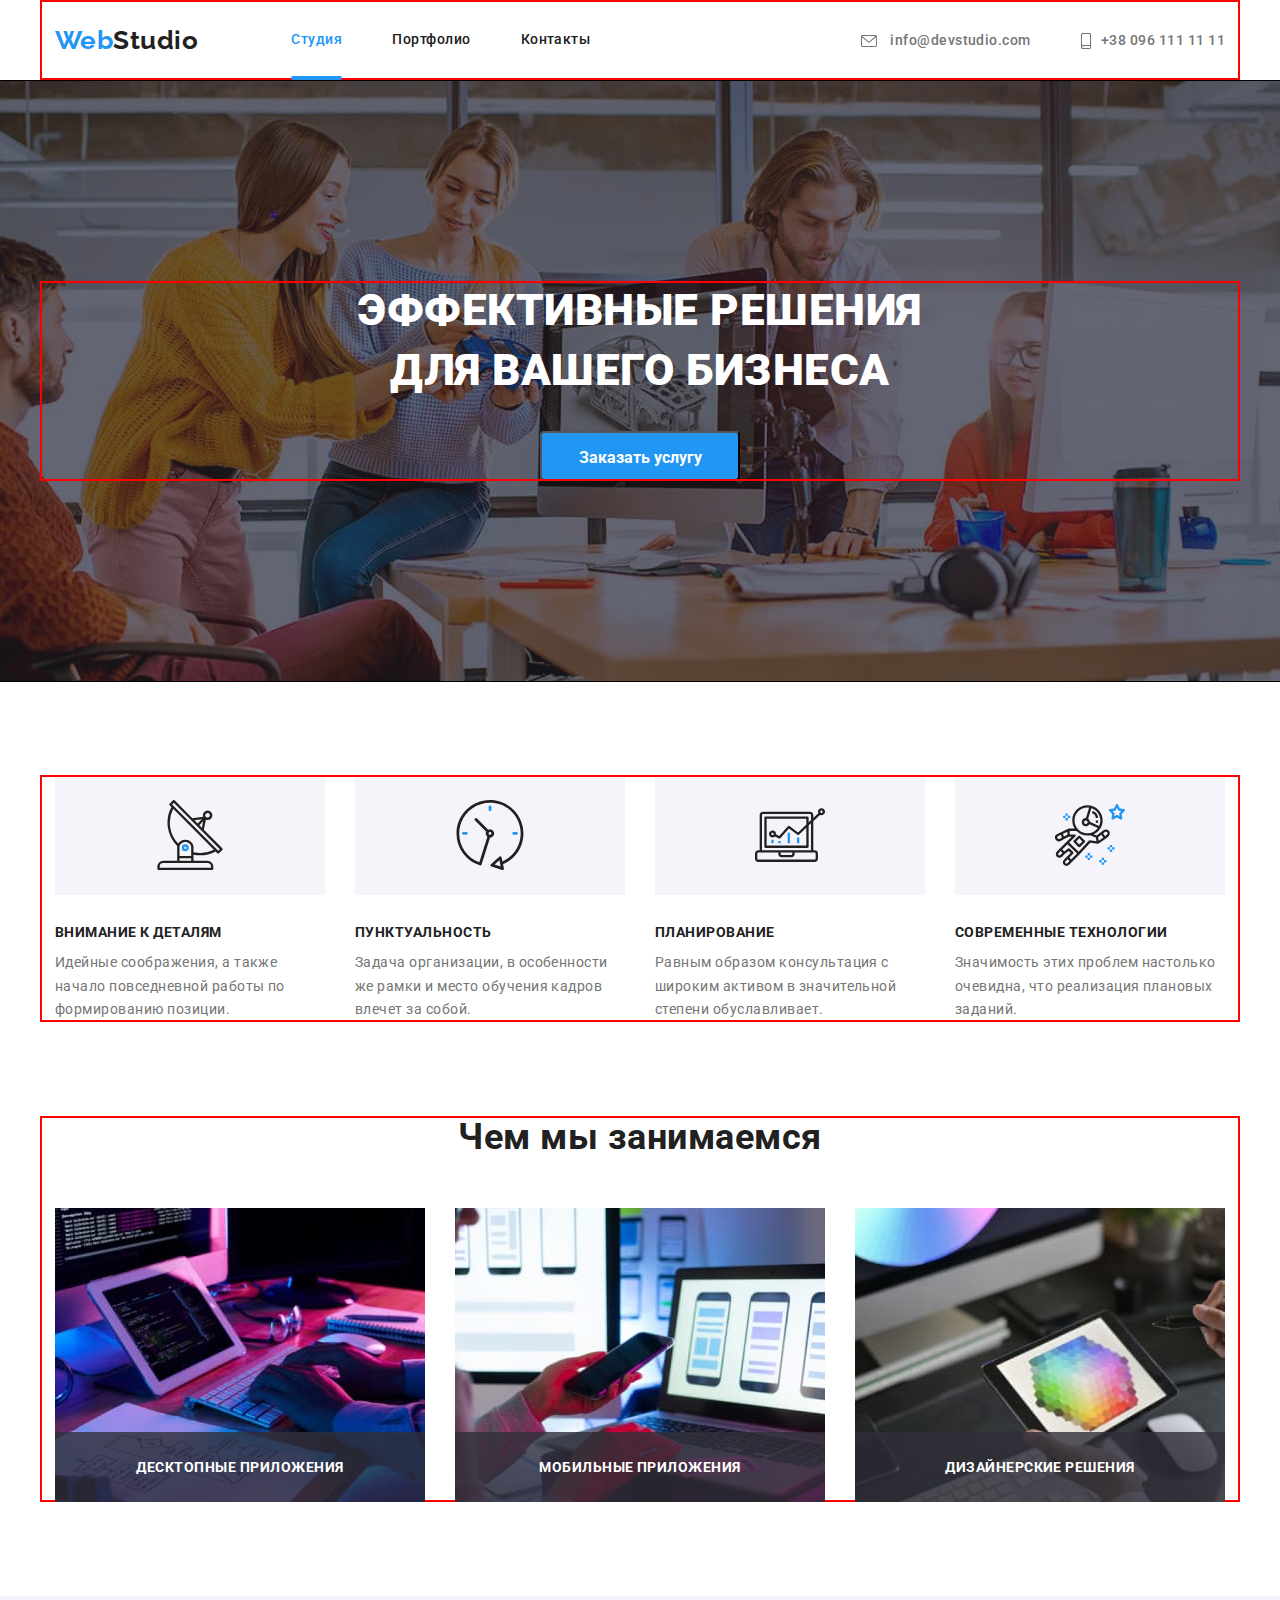
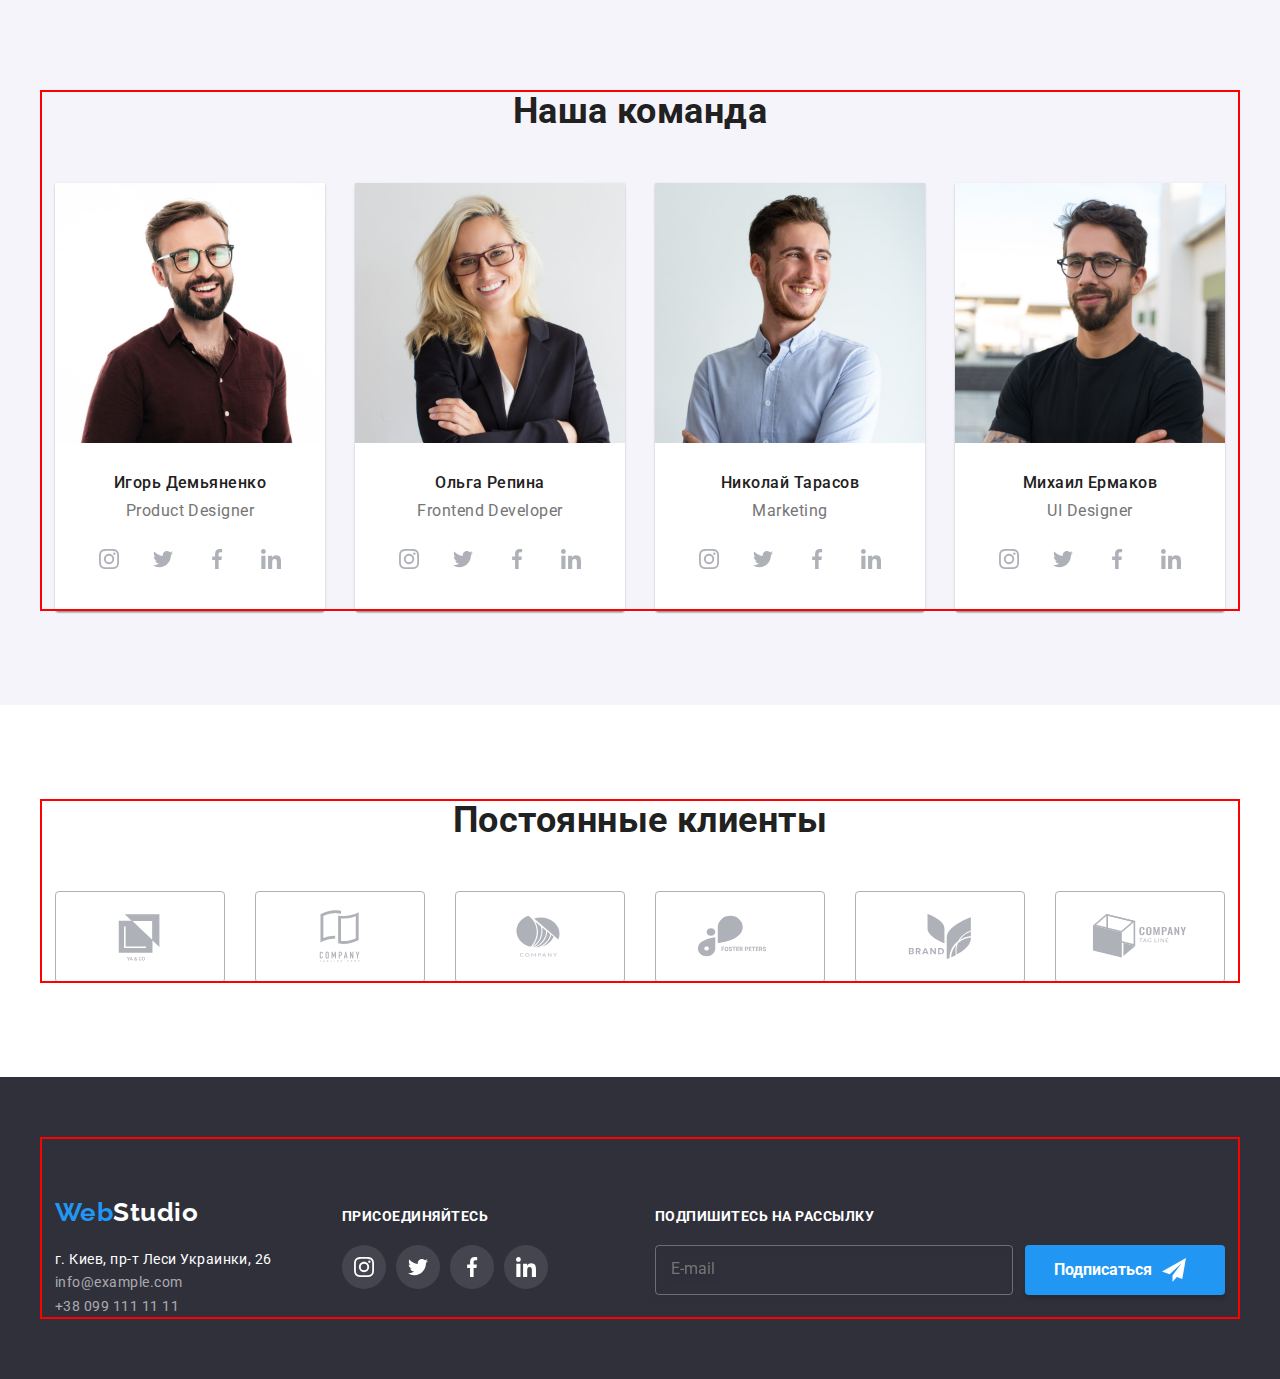
==== index.html @ 54ffcf84 "Update index.html" ====
<!DOCTYPE html>
<html lang="ru">

<head>
  <meta charset="UTF-8" />
  <meta http-equiv="X-UA-Compatible" content="IE=edge" />
  <meta name="viewport" content="width=device-width, initial-scale=1.0" />
  <title>WebStudio</title>
  <link rel="preconnect" href="https://fonts.googleapis.com" />
  <link rel="preconnect" href="https://fonts.gstatic.com" crossorigin />
  <link rel="preconnect" href="https://fonts.googleapis.com" />
  <link rel="preconnect" href="https://fonts.gstatic.com" crossorigin />
  <link href="https://fonts.googleapis.com/css2?family=Raleway:wght@700&family=Roboto:wght@400;500;700;900&display=swap"
    rel="stylesheet" />
  <link rel="stylesheet" href="https://cdnjs.cloudflare.com/ajax/libs/modern-normalize/1.1.0/modern-normalize.css" />
  <link rel="stylesheet" href="./css/styles.css" />
</head>

<body>
  <!--Header section-->
  <header class="border">
    <div class="header container">
      <a class="header logo" href="" lang="en">Web<span class="logo-accent">Studio</span></a>
      <nav class="header-nav">
        <ul class="list header-list">
          <li><a class="current header-link" href="./index.html">Студия</a></li>
          <li><a class="header-link" href="./portfolio.html">Портфолио</a></li>
          <li><a class="header-link" href="#contacts">Контакты</a></li>
        </ul>
      </nav>
      <ul class="header-contacts-nav list">
        <li>
          <a class="header-mail" href="mailto:info@devstudio.com"><svg class="mail-icon icons" width="16" height="12">
              <use href="./images/icons.svg#envelope"></use>
            </svg>
            info@devstudio.com</a>
        </li>
        <li>
          <a class="header-phone" href="tel:+380961111111"><svg class="tel-icon icons" width="10" height="16">
              <use href="./images/icons.svg#smartphone"></use>
            </svg>+38 096 111 11 11</a>
        </li>
      </ul>
    </div>
  </header>
  <!-- Main section -->
  <main>
    <!--Hero-->
    <section class="hero-section">
      <div class="container hero-container">
        <h1 class="hero-title">Эффективные решения для&nbsp;вашего бизнеса</h1>
        <button data-modal-open class="hero-button" type="button">Заказать услугу</button>
      </div>
    </section>

    <!--Features-->
    <section class="features section">
      <div class="container">
        <h2 class="visually-hidden">Преимущества</h2>
        <ul class="features-list list">
          <li class="features-item">
            <div class="features-icon-container">
              <svg class="antenna-icon" width="70" height="70">
                <use href="./images/icons.svg#antenna"></use>
              </svg>
            </div>
            <h3 class="features-item-title">Внимание к деталям</h3>
            <p class="features-descr">
              Идейные соображения, а также начало повседневной работы по формированию позиции.
            </p>
          </li>
          <li class="features-item">
            <div class="features-icon-container">
              <svg class="clock-icon" width="70" height="70">
                <use href="./images/icons.svg#clock"></use>
              </svg>
            </div>
            <h3 class="features-item-title">Пунктуальность</h3>
            <p class="features-descr">
              Задача организации, в особенности же рамки и место обучения кадров влечет за собой.
            </p>
          </li>
          <li class="features-item">
            <div class="features-icon-container">
              <svg class="diagram-icon" width="70" height="70">
                <use href="./images/icons.svg#diagram"></use>
              </svg>
            </div>
            <h3 class="features-item-title">Планирование</h3>
            <p class="features-descr">
              Равным образом консультация с широким активом в значительной степени обуславливает.
            </p>
          </li>
          <li class="features-item">
            <div class="features-icon-container">
              <svg class="astronaut-icon" width="70" height="70">
                <use href="./images/icons.svg#astronaut"></use>
              </svg>
            </div>
            <h3 class="features-item-title">Современные технологии</h3>
            <p class="features-descr">
              Значимость этих проблем настолько очевидна, что реализация плановых заданий.
            </p>
          </li>
        </ul>
      </div>
    </section>
    <!--About -->
    <section class="about section">
      <div class="container">
        <h2 class="about-title">Чем мы занимаемся</h2>

        <ul class="about-list list">
          <li class="about-item">
            <img class="about-img" src="./images/about/box1.jpg" alt="Разрабатываем сайты" width="370" height="294" />
            <div class="img-descr">
              <p class="title-image">Десктопные приложения</p>
            </div>
          </li>
          <li class="about-item">
            <img class="about-img" src="./images/about/box2.jpg" alt="Адаптируем сайты под разные устройства"
              width="370" height="294" />
            <div class="img-descr">
              <p class="title-image">Мобильные приложения</p>
            </div>
          </li>
          <li class="about-item">
            <img class="about-img" src="./images/about/box3.jpg" alt="Оформляем дизайн" width="370" height="294" />
            <div class="img-descr">
              <p class="title-image">Дизайнерские решения</p>
            </div>
          </li>
        </ul>
      </div>
    </section>
    <!--Team-->
    <section class="team section">
      <div class="container">
        <h2 class="team-title">Наша команда</h2>
        <ul class="team-list list">
          <li class="team-item">
            <img class="team-img" src="./images/team/team1.jpg" alt="Дизайнер проекта" width="270" height="260" />
            <div class="team-card-descr">
              <h3 class="team-uppertitle">Игорь Демьяненко</h3>
              <p class="team-item-title" lang="en">Product Designer</p>
              <ul class="socials list">
                <li class="socials-item">
                  <a class="socials-link link" href="" target="_blank" rel="noopener noreferrer" aria-label="instagram">
                    <svg class="socials-icon" width="20" height="20">
                      <use href="./images/icons.svg#instagram"></use>
                    </svg></a>
                </li>
                <li class="socials-item">
                  <a class="socials-link link" href="" target="_blank" rel="noopener noreferrer"
                    aria-label="twitter"><svg class="socials-icon" width="20" height="20">
                      <use href="./images/icons.svg#twitter"></use>
                    </svg></a>
                </li>
                <li class="socials-item">
                  <a class="socials-link link" href="" target="_blank" rel="noopener noreferrer"
                    aria-label="facebook"><svg class="socials-icon" width="20" height="20">
                      <use href="./images/icons.svg#facebook"></use>
                    </svg></a>
                </li>
                <li class="socials-item">
                  <a class="socials-link link" href="" target="_blank" rel="noopener noreferrer"
                    aria-label="linkedin"><svg class="socials-icon" width="20" height="20">
                      <use href="./images/icons.svg#linkedin"></use>
                    </svg></a>
                </li>
              </ul>
            </div>
          </li>
          <li class="team-item">
            <img class="team-img" src="./images/team/team2.jpg" alt="Фронтенд разработчик" width="270" height="260" />
            <div class="team-card-descr">
              <h3 class="team-uppertitle">Ольга Репина</h3>
              <p class="team-item-title" lang="en">Frontend Developer</p>
              <ul class="socials list">
                <li class="socials-item">
                  <a class="socials-link link" href="" target="_blank" rel="noopener noreferrer" aria-label="instagram">
                    <svg class="socials-icon" width="20" height="20">
                      <use href="./images/icons.svg#instagram"></use>
                    </svg></a>
                </li>
                <li class="socials-item">
                  <a class="socials-link link" href="" target="_blank" rel="noopener noreferrer"
                    aria-label="twitter"><svg class="socials-icon" width="20" height="20">
                      <use href="./images/icons.svg#twitter"></use>
                    </svg></a>
                </li>
                <li class="socials-item">
                  <a class="socials-link link" href="" target="_blank" rel="noopener noreferrer"
                    aria-label="facebook"><svg class="socials-icon" width="20" height="20">
                      <use href="./images/icons.svg#facebook"></use>
                    </svg></a>
                </li>
                <li class="socials-item">
                  <a class="socials-link link" href="" target="_blank" rel="noopener noreferrer"
                    aria-label="linkedin"><svg class="socials-icon" width="20" height="20">
                      <use href="./images/icons.svg#linkedin"></use>
                    </svg></a>
                </li>
              </ul>
            </div>
          </li>
          <li class="team-item">
            <img class="team-img" src="./images/team/team3.jpg" alt="Маркетолог" width="270" height="260" />
            <div class="team-card-descr">
              <h3 class="team-uppertitle">Николай Тарасов</h3>
              <p class="team-item-title" lang="en">Marketing</p>
              <ul class="socials list">
                <li class="socials-item">
                  <a class="socials-link link" href="" target="_blank" rel="noopener noreferrer" aria-label="instagram">
                    <svg class="socials-icon" width="20" height="20">
                      <use href="./images/icons.svg#instagram"></use>
                    </svg></a>
                </li>
                <li class="socials-item">
                  <a class="socials-link link" href="" target="_blank" rel="noopener noreferrer"
                    aria-label="twitter"><svg class="socials-icon" width="20" height="20">
                      <use href="./images/icons.svg#twitter"></use>
                    </svg></a>
                </li>
                <li class="socials-item">
                  <a class="socials-link link" href="" target="_blank" rel="noopener noreferrer"
                    aria-label="facebook"><svg class="socials-icon" width="20" height="20">
                      <use href="./images/icons.svg#facebook"></use>
                    </svg></a>
                </li>
                <li class="socials-item">
                  <a class="socials-link link" href="" target="_blank" rel="noopener noreferrer"
                    aria-label="linkedin"><svg class="socials-icon" width="20" height="20">
                      <use href="./images/icons.svg#linkedin"></use>
                    </svg></a>
                </li>
              </ul>
            </div>
          </li>
          <li class="team-item">
            <img class="team-img" src="./images/team/team4.jpg" alt="Дизайнер пользовательского интерфейса" width="270"
              height="260" />
            <div class="team-card-descr">
              <h3 class="team-uppertitle">Михаил Ермаков</h3>
              <p class="team-item-title" lang="en">UI Designer</p>
              <ul class="socials list">
                <li class="socials-item">
                  <a class="socials-link link" href="" target="_blank" rel="noopener noreferrer" aria-label="instagram">
                    <svg class="socials-icon" width="20" height="20">
                      <use href="./images/icons.svg#instagram"></use>
                    </svg></a>
                </li>
                <li class="socials-item">
                  <a class="socials-link link" href="" target="_blank" rel="noopener noreferrer"
                    aria-label="twitter"><svg class="socials-icon" width="20" height="20">
                      <use href="./images/icons.svg#twitter"></use>
                    </svg></a>
                </li>
                <li class="socials-item">
                  <a class="socials-link link" href="" target="_blank" rel="noopener noreferrer"
                    aria-label="facebook"><svg class="socials-icon" width="20" height="20">
                      <use href="./images/icons.svg#facebook"></use>
                    </svg></a>
                </li>
                <li class="socials-item">
                  <a class="socials-link link" href="" target="_blank" rel="noopener noreferrer"
                    aria-label="linkedin"><svg class="socials-icon" width="20" height="20">
                      <use href="./images/icons.svg#linkedin"></use>
                    </svg></a>
                </li>
              </ul>
            </div>
          </li>
        </ul>
      </div>
    </section>
    <section class="section clients">
      <div class="container">
        <h2 class="clients-title">Постоянные клиенты</h2>
        <ul class="clients-list list">
          <li class="clients-item">
            <a class="clients-link link" href="" target="_blank" rel="noopener noreferrer"
              aria-label="Логотип компании">
              <svg class="clients-icon icon" width="106" height="60">
                <use href="./images/icons.svg#logo-1"></use>
              </svg></a>
          </li>
          <li class="clients-item">
            <a class="clients-link link" href="" target="_blank" rel="noopener noreferrer"
              aria-label="Логотип компании">
              <svg class="clients-icon icon" width="106" height="60">
                <use href="./images/icons.svg#logo-2"></use>
              </svg></a>
          </li>
          <li class="clients-item">
            <a class="clients-link link" href="" target="_blank" rel="noopener noreferrer"
              aria-label="Логотип компании">
              <svg class="clients-icon icon" width="106" height="60">
                <use href="./images/icons.svg#logo-3"></use>
              </svg></a>
          </li>
          <li class="clients-item">
            <a class="clients-link link" href="" target="_blank" rel="noopener noreferrer"
              aria-label="Логотип компании">
              <svg class="clients-icon icon" width="106" height="60">
                <use href="./images/icons.svg#logo-4"></use>
              </svg></a>
          </li>
          <li class="clients-item">
            <a class="clients-link link" href="" target="_blank" rel="noopener noreferrer"
              aria-label="Логотип компании">
              <svg class="clients-icon icon" width="106" height="60">
                <use href="./images/icons.svg#logo-5"></use>
              </svg></a>
          </li>
          <li class="clients-item">
            <a class="clients-link link" href="" target="_blank" rel="noopener noreferrer"
              aria-label="Логотип компании">
              <svg class="clients-icon icon" width="106" height="60">
                <use href="./images/icons.svg#logo-6"></use>
              </svg></a>
          </li>
        </ul>
      </div>
    </section>
  </main>
  <!--footer-->
  <footer class="footer" id="contacts">
    <div class="container footer-block">
      <div class="footer-adress">
        <a class="footer-logo link" href="" lang="en">Web<span class="footer-logo-accent">Studio</span></a>
        <address class="address">
          <p>г. Киев, пр-т Леси Украинки, 26</p>
          <a class="email-link link" href="info@example.com">info@example.com</a>
          <a class="tel-link link" href="tel:+38091111111">+38 099 111 11 11</a>
        </address>
      </div>
      <div class="social-links">
        <h2 class="social-title">присоединяйтесь</h2>
        <ul class="socials list">
          <li class="social-item">
            <a class="social-link link" href="" target="_blank" rel="noopener noreferrer" aria-label="instagram">
              <svg class="socials-icon" width="20" height="20">
                <use href="./images/icons.svg#instagram"></use>
              </svg></a>
          </li>
          <li class="social-item">
            <a class="social-link link" href="" target="_blank" rel="noopener noreferrer" aria-label="twitter"><svg
                class="socials-icon" width="20" height="20">
                <use href="./images/icons.svg#twitter"></use>
              </svg></a>
          </li>
          <li class="socials-item">
            <a class="social-link link" href="" target="_blank" rel="noopener noreferrer" aria-label="facebook"><svg
                class="socials-icon" width="20" height="20">
                <use href="./images/icons.svg#facebook"></use>
              </svg></a>
          </li>
          <li class="socials-item">
            <a class="social-link link" href="" target="_blank" rel="noopener noreferrer" aria-label="linkedin"><svg
                class="socials-icon" width="20" height="20">
                <use href="./images/icons.svg#linkedin"></use>
              </svg></a>
          </li>
        </ul>
      </div>
      <!--

       -->
      <div class="subscription">
        <h2 class="join">Подпишитесь на рассылку</h2>
        <form class="subscription-form">
          <div class="flex-content">
            <label class="mail visually-hidden" for="email">Почта</label>
            <input class="email-input" type="email" name="email" id="email" placeholder="E-mail" />
            <button data-modal-open class="subscription-button" type="button">
              Подписаться
              <svg class="send-icon" width="24" height="24">
                <use href="./images/icons.svg#icon-send"></use>
              </svg>
            </button>
          </div>
        </form>
      </div>
    </div>
  </footer>
  <!-- Modal -->
  <div class="backdrop is-hidden" data-modal>
    <div class="modal">
      <button class="modal-close-btn" type="button" data-modal-close>
        <svg class="modal-btn-icon" width="18" height="18">
          <use href="./images/icons.svg#close-black"></use>
        </svg>
      </button>
      <form action="#">
        <strong class="contacts-head">Оставьте свои данные, мы вам перезвоним</strong>
        <!-- <div class="form-group"> -->
        <label class="form-label" for="name">Имя</label>
        <div class="form-group">
          <input class="input" type="text" name="name" id="name" />
          <svg class="input-icon" width="18" height="18">
            <use href="./images/icons.svg#user-icon"></use>
          </svg>
        </div>
        <label class="form-label" for="tel">Телефон</label>
        <div class="form-group">
          <input class="input" type="tel" name="tel" id="tel" />
          <svg class="input-icon" width="18" height="18">
            <use href="./images/icons.svg#phone-icon"></use>
          </svg>
        </div>
        <label class="form-label" for="mail">Почта</label>
        <div class="form-group">
          <input class="input" type="email" name="mail" id="mail" />
          <svg class="input-icon" width="18" height="18">
            <use href="./images/icons.svg#email-icon"></use>
          </svg>
        </div>
        <label class="form-label" for="comment">Комментарий</label>
        <textarea class="form-comments" name="comments" id="comment" placeholder="Введите текст"></textarea>
        <label class="policy-label">
          <input class="checkbox " type="checkbox" name="policy" />
          <span class="custom-checkbox"></span>
          <span>Соглашаюсь с рассылкой и принимаю </span>
          <a class="policy-link" href="" target="_blank" rel="noopener noreferrer"> Условия
            договора</a>
        </label>
        <button class="send-button" type="submit">Отправить</button>
      </form>
    </div>
  </div>
  <script src="./js/modal.js"></script>
</body>

</html>
---- css/styles.css ----
:root {
  /* Color */
  --primary-color: #757575;
  --secondary-color: #212121;
  --accent-color: #2196f3;
  --logo-color: #000000;
  --primary-white-color: #ffffff;
  --bg-darkgrey-color: #2f303a;
  --secondary-bg-color: #f5f4fa;
  --header-border: #ececec;
  --card-border: #eeeeee;
  --indent: 30px;
  --filter-indent: 8px;
  --main-font-family: 'Roboto', sans-serif;
  --logo-font: 'Raleway', sans-serif;
  --items: 3;
  --icon-color: #afb1b8;
  --hero-bg-color: #c4c4c4;
  --border-radius-standart: 4px;
  --animation: 2500ms cubic-bezier(0.4, 0, 0.2, 1);
}

body {
  font-family: var(--main-font-family);
  color: var(--primary-color);
  letter-spacing: 0.03em;
}

a {
  text-decoration: none;
  color: currentColor;
}

h1,
h2,
h3,
h4,
h5,
h6,
p {
  margin: 0;
}
ul,
ol {
  list-style: none;
  padding: 0;
  margin: 0;
}
img {
  display: block;
}

.list {
  list-style: none;
  padding: 0;
  margin: 0;
}

.link {
  text-decoration: none;
  color: currentColor;
}

/* Base styles */
.container {
  width: 1200px;
  padding-left: 15px;
  padding-right: 15px;
  margin: 0 auto;
  outline: 2px solid red;
  outline-offset: -2px;
}
.border {
  border-bottom: 1px solid var(--header-border);
}
.header {
  display: flex;
  align-items: center;
}

.header-contacts-nav {
  display: flex;
  align-items: baseline;
}
.header .logo {
  color: var(--accent-color);
  margin-right: 93px;
}
.logo {
  font-family: 'Raleway';
  font-weight: 700;
  font-size: 26px;
  line-height: 1.19;
}

.logo-accent {
  color: var(--secondary-color);
}

.header-nav {
  margin-right: auto;
}

/* Nav site */
.header-link {
  display: inline-flex;
  padding-top: 32px;
  padding-bottom: 32px;
  transition: color var(--animation);
}
.header-list {
  color: var(--secondary-color);
  font-weight: 500;
  font-size: 14px;
  line-height: 1.14;
  display: flex;
  gap: 50px;
}

.header-list :hover,
.header-list :focus {
  color: var(--accent-color);
}

.current {
  position: relative;
  color: var(--accent-color);
}

.current::after {
  content: ' ';
  position: absolute;
  bottom: 0px;
  left: 0;
  display: block;
  width: 100%;
  height: 4px;
  border-radius: var(--border-radius-standart);
  background-color: var(--accent-color);
}

.header-mail {
  margin-right: 50px;
}

/* Nav contacts  */
/* Icons header */

.icon {
  display: inline-block;
  fill: currentColor;
  vertical-align: middle;
}

/* .contacts-mail,
.contacts-phone {
} */

.header-mail,
.header-phone {
  color: var(--description-color);
  font-weight: 500;
  font-size: 14px;
  line-height: 1.14;
  transition: color var(--animation);
}
/* align-items: baseline; */
.header-contacts-nav :hover,
.header-contacts-nav :focus {
  color: var(--accent-color);
}

/* Section Hero*/

.hero-section {
  padding: 200px 0;
  background-color: var(--bg-darkgrey-color);
  color: var(--primary-white-color);
  line-height: 1.36;
  text-align: center;
  text-transform: uppercase;
  max-width: 1600px;
  margin-left: auto;
  margin-right: auto;
  outline: 1px solid black;
  background-image: linear-gradient(to right, rgba(47, 48, 58, 0.4), rgba(47, 48, 58, 0.4)),
    url(../images/hero/hero.jpg);
  background-repeat: no-repeat;
  background-position: center;
  background-size: cover;
  background-color: var(--hero-bg-color);
}

.hero-title {
  font-weight: 900;
  font-size: 44px;
  max-width: 696px;
  margin: 0 auto;
  margin-bottom: var(--indent);
}

.hero-button {
  display: inline-block;
  min-width: 200px;
  max-width: 250px;
  max-height: 50px;
  border-radius: 4px;
  padding: 10px 32px;
  color: var(--primary-white-color);
  background-color: var(--accent-color);
  font-weight: 700;
  font-size: 16px;
  line-height: 1.88;
  align-items: center;
  box-shadow: 0px 4px 4px rgba(0, 0, 0, 0.15);
  transition: background-color var(--animation);
}

.hero-button:hover,
.hero-button:focus {
  background-color: #188ce8;
  cursor: pointer;
}

.backdrop {
  position: fixed;
  top: 0;
  left: 0;
  width: 100%;
  height: 100%;
  z-index: 1000;
  overflow-y: scroll;
  background: rgba(0, 0, 0, 0.2);
  opacity: 1;
  transition: opacity var(--animation), visibility var(--animation);
}

.backdrop.is-hidden {
  opacity: 0;
  pointer-events: none;
  visibility: hidden;
}

.backdrop.is-hidden .modal {
  transform: translate(-50%, -50%) scale(1, 1);
  opacity: 0;
}

.modal {
  position: absolute;
  top: 50%;
  left: 50%;
  padding: 40px;
  min-width: 528px;
  min-height: 581px;
  background-color: var(--primary-white-color);
  box-shadow: 0px 1px 3px rgba(0, 0, 0, 0.12), 0px 1px 1px rgba(0, 0, 0, 0.14),
    0px 2px 1px rgba(0, 0, 0, 0.2);
  border-radius: 4px;
  transform: translate(-50%, -50%) scale(1);
  transition: opacity var(--animation), visibility var(--animation), transform var(--animation);
}

.modal-close-btn {
  position: absolute;
  display: flex;
  align-items: center;
  justify-content: center;
  top: 0;
  right: 0;
  width: 30px;
  height: 30px;
  transform: translate(-8px, 8px);
  border: 1px solid rgba(0, 0, 0, 0.1);
  background-color: var(--primary-white-color);
  border-radius: 50%;
  transition: color var(--animation), border-color var(--animation);
}

.modal-close-btn {
  fill: currentColor;
}

.modal-close-btn:focus,
.modal-close-btn:hover {
  color: var(--accent-color);
  border: 1px solid var(--accent-color);
  cursor: pointer;
}

.contacts-head {
  margin: 0;
  margin-bottom: 12px;
  font-weight: 700;
  font-size: 20px;
  line-height: 1.15;
  text-align: center;
  color: var(--secondary-color);
}

.modal .form-label {
  display: block;
  margin-bottom: 4px;
  font-size: 12px;
  line-height: 1.16;
}

.modal .input {
  display: block;
  padding: 12px 42px;
  height: 40px;
  width: 448px;
  border: 1px solid rgba(33, 33, 33, 0.2);
  border-radius: 4px;
  transition: border-color var(--animation);
}

.modal .input:hover,
.modal .input:focus {
  fill: var(--accent-color);
  transition: var(--animation);
  outline: none;
  /* transition-property: border-color; */
  border-color: var(--accent-color);
}

.form-group {
  position: relative;
  margin-bottom: 10px;
}

.input-icon {
  position: absolute;
  top: 50%;
  left: 0;
  transform: translate(12px, -50%);
  fill: var(--secondary-color);
  transition: fill var(--animation);
}

.form-group:focus-within .input-icon,
.form-group:hover .input-icon {
  fill: var(--accent-color);
}

.modal .form-comments {
  display: block;
  margin-bottom: 20px;
  padding: 12px 16px;
  width: 448px;
  height: 120px;
  resize: none;
  border: 1px solid rgba(33, 33, 33, 0.2);
  border-radius: 4px;
  line-height: 1.14;
  color: rgba(117, 117, 117, 0.5);
}

.modal .form-comments::placeholder {
  color: rgba(117, 117, 117, 0.5);
}

.modal .policy-label {
  display: block;
  text-align: center;
  display: flex;
  align-items: center;
  justify-content: center;
  margin-bottom: 30px;
}

.checkbox {
  position: absolute;
  width: 1px;
  height: 1px;
  margin: -1px;
  border: 0;
  padding: 0;
  clip: rect(0 0 0 0);
  overflow: hidden;
}
.custom-checkbox {
  display: inline-block;
  margin-right: 7px;
  width: 16px;
  height: 15px;
  border: 1.5px solid var(--secondary-color);
  border-radius: 2px;
}

.checkbox:checked + .custom-checkbox {
  background-color: var(--accent-color);
  border-color: var(--accent-color);
  background-image: url(../images/icons/icon-check.svg);
  background-size: contain;
  background-origin: border-box;
  background-position: center;
}

.modal .policy-link {
  color: var(--accent-color);
  text-decoration: underline;
}
.modal .send-button {
  display: block;
  margin-left: auto;
  margin-right: auto;
  padding: 10px 55px;
  box-shadow: 0px 4px 4px rgba(0, 0, 0, 0.15);
  border-radius: 4px;
  font-weight: 700;
  font-size: 16px;
  line-height: 1.88;
  /* identical to box height, or 188% */
  letter-spacing: 0.06em;
  background: #2196f3;
  color: #ffffff;
  border: none;
  cursor: pointer;
  transition: box-shadow var(--animation);
}
.modal .send-button:hover,
.modal .send-button:focus {
  box-shadow: 0px 4px 4px rgba(0, 0, 0, 0.15);
}

/* Features */
.section {
  padding-bottom: 94px;
  padding-top: 94px;
}
.visually-hidden {
  position: absolute;
  width: 1px;
  height: 1px;
  margin: -1px;
  border: 0;
  padding: 0;
  white-space: nowrap;
  clip-path: inset(100%);
  clip: rect(0 0 0 0);
  overflow: hidden;
}
.features-list {
  display: flex;
  /* flex-wrap: wrap; */
  align-items: center;
  justify-content: center;
  gap: var(--indent);
}
.features-list .features-item {
  width: 270px;
}
.features-icon-container {
  width: 270px;
  height: 120px;
  background-color: var(--secondary-bg-color);
  display: flex;
  align-items: center;
  justify-content: center;
  margin-bottom: var(--indent);
}

.features-item-title {
  color: var(--secondary-color);
  margin-bottom: 10px;
  font-weight: 700;
  font-size: 14px;
  line-height: 1.14;
  text-transform: uppercase;
}

.features-descr {
  color: var(--description-color);
  font-size: 14px;
  line-height: 1.71;
}

/* About */

.about.section {
  padding-top: 0;
}
.about-title {
  color: var(--secondary-color);
  margin-bottom: 50px;
  font-size: 36px;
  line-height: 1.17;
  text-align: center;
}
.about-list {
  display: flex;
  flex-wrap: wrap;
  gap: var(--indent);
}

.about-item {
  position: relative;
}
.img-descr {
  position: absolute;
  display: flex;
  width: 370px;
  height: 70px;
  bottom: 0;
  right: 0;
  background: rgba(47, 48, 58, 0.8);
}

.title-image {
  position: absolute;
  display: flex;
  align-items: center;
  left: 0;
  bottom: 0;
  font-weight: 700;
  justify-content: center;
  width: 370px;
  height: 70px;
  height: 70px;
  font-size: 14px;
  line-height: 1.14;
  text-align: center;
  color: var(--primary-white-color);
  text-transform: uppercase;
}

/* Team */

.team-list {
  display: flex;
  flex-wrap: wrap;
  gap: var(--indent);
}
.team {
  background-color: var(--secondary-bg-color);
}
.team-title {
  color: var(--secondary-color);
  margin-bottom: 50px;
  font-size: 36px;
  line-height: 1.17;
  text-align: center;
}
.team-item {
  background-color: var(--secondary-bg-color);
  box-shadow: 0px 1px 3px rgba(0, 0, 0, 0.12), 0px 1px 1px rgba(0, 0, 0, 0.14),
    0px 2px 1px rgba(0, 0, 0, 0.2);
  border-bottom-left-radius: 4px;
  border-bottom-right-radius: 4px;
  border-radius: 0px 0px 4px 4px;
}

.team-uppertitle {
  color: var(--secondary-color);
  margin-bottom: 10px;
  font-weight: 500;
  font-size: 16px;
  line-height: 1.19;
  text-align: center;
}
.team-item-title {
  color: var(--primary-color);
  font-size: 16px;
  line-height: 1.18;
  text-align: center;
  margin-bottom: 16px;
}

.team-card-descr {
  padding: 30px 10px;
  background-color: var(--primary-white-color);
}
/* Socials icons */
.icons {
  display: inline-block;
  fill: currentColor;
  vertical-align: middle;
  margin-right: 10px;
}
.socials {
  display: flex;
  align-items: center;
  gap: 10px;
  justify-content: center;
}
.socials-link {
  display: flex;
  align-items: center;
  justify-content: center;
  width: 44px;
  height: 44px;
  color: var(--icon-color);
  border-radius: 50%;
  transition: background-color var(--animation), color var(--animation);
}

.socials-link:hover,
.socials-link:focus {
  background-color: var(--accent-color);
  color: var(--primary-white-color);
}

.socials-icon {
  transition: fill var(--cubic);
  fill: currentColor;
}

.team-icon {
  display: flex;
  color: var(--icon-color);

  background-color: var(--primary-white-color);
  border-radius: 10%;
  margin-bottom: 42px;
}

/* Clients */
.clients-title {
  color: var(--secondary-color);
  font-size: 36px;
  line-height: 1.17;
  text-align: center;
}

.clients-item {
  display: block;
  justify-content: center;
  align-items: center;
}

.clients-title {
  text-align: center;
  margin-bottom: 50px;
}

.clients-list {
  display: flex;
  align-items: center;
  justify-content: center;
  gap: 30px;
}
.clients-link {
  display: flex;
  justify-content: center;
  align-items: center;
  width: 170px;
  height: 92px;
  color: var(--icon-color);
  border: 1px solid var(--icon-color);
  border-radius: 4px;
  transition: color var(--animation), border var(--animation);
}
.client-icon {
  fill: currentColor;
}

.clients-link:hover,
.clients-link:focus {
  color: var(--accent-color);
  border: 1px solid var(--accent-color);
}

/* clients */

.social-title {
  font-weight: 700;
  font-size: 14px;
  line-height: 1.14;
  text-transform: uppercase;
  margin-bottom: 20px;
}
.socials {
  display: flex;
}

.social-link {
  align-items: baseline;
  display: flex;
  font-weight: 700;
  font-size: 14px;
  line-height: 1.14px;
  text-align: center;
  align-items: center;
  justify-content: center;
  width: 44px;
  height: 44px;
  color: var(--primary-white-color);
  background-color: rgba(255, 255, 255, 0.1);
  border-radius: 50%;
  transition: color var(--animation), background-color var(--animation);
}

.social-links {
  box-sizing: border-box;
  display: flex;
}

.social-link:hover,
.social-link:focus {
  background-color: var(--accent-color);
  color: var(--primary-white-color);
}

.socials-icon {
  fill: currentColor;
}

/* Footer */

.social-links {
  display: flex;
  flex-direction: column;
}
.footer-block {
  display: flex;
  align-items: baseline;
}
.footer-adress {
  font-size: 14px;
  line-height: 1.71;
  display: flex;
  flex-direction: column;
  margin-right: 70px;
}

.footer:not(.logo) {
  background-color: var(--bg-darkgrey-color);
  color: var(--primary-white-color);
  padding: 60px 0;
}

.footer-logo {
  color: var(--accent-color);
  /* display: inline-block; */
  margin-bottom: 20px;
  margin-top: 0;
  font-family: 'Raleway';
  font-weight: 700;
  font-size: 26px;
  line-height: 1.19;
}

.logo {
  font-family: 'Raleway';
  font-weight: 700;
}
.footer-logo-accent {
  color: var(--primary-white-color);
}

.address {
  display: flex;
  flex-direction: column;
  font-style: normal;
}
.email-link {
  color: rgba(255, 255, 255, 0.6);
  font-size: 14px;
  line-height: 1.71;
  transition: color var(--animation);
}
.email-link:hover,
.email-link:focus {
  color: var(--accent-color);
}
.tel-link {
  color: rgba(255, 255, 255, 0.6);
  font-size: 14px;
  line-height: 1.71;
  transition: color var(--animation);
}
.tel-link:hover,
.tel-link:focus {
  color: var(--accent-color);
}

.subscription {
  margin-left: auto;
}

.join {
  display: inline-block;
  margin-bottom: 20px;
  padding-top: 72px;
  font-size: 14px;
  line-height: 1.14;
  text-transform: uppercase;
  color: var(--primary-white-color);
}
.flex-content {
  display: flex;
  align-items: center;
}
.email-input {
  width: 358px;
  margin-right: 12px;
  padding: 15px;
  max-height: 50px;
  border: 1px solid rgba(255, 255, 255, 0.3);
  filter: drop-shadow(0px 4px 4px rgba(0, 0, 0, 0.15));
  border-radius: 4px;
  color: var(--primary-white-color);
  background-color: transparent;
  transition: border-color var(--animation);
}

.email-input:hover,
.email-input:focus {
  border-color: var(--accent-color);
}

.subscription-button {
  display: flex;
  align-items: center;
  font-size: 16px;
  font-weight: 700;
  line-height: 1.88;
  color: var(--primary-white-color);
  padding: 10px 29px;
  text-align: center;
  width: 200px;
  height: 50px;
  border: none;
  background: var(--accent-color);
  box-shadow: 0px 4px 4px rgba(0, 0, 0, 0.15);
  border-radius: 4px;
  /* transition: color var(--animation), background-color var(--animation); */
  /* transition: color var(--animation); */
}

.send-icon {
  margin-left: 10px;
  fill: currentColor;
}

.subscription-button:hover,
.subscription-button:focus {
  cursor: pointer;
}

/* footer end */

/* Portfolio   */
.filter.list {
  display: flex;
  justify-content: center;
  gap: var(--filter-indent);
  margin-bottom: 50px;
}

.btn {
  padding: 6px 22px;
  font-family: inherit;
  font-weight: 500;
  font-size: 16px;
  line-height: 1.62;
  text-align: center;
  letter-spacing: inherit;
  border: none;
  border-radius: var(--border-radius-standart);
  transition: color var(--animation), background-color var(--animation), box-shadow var(--animation);
}

.btn:hover,
.btn:focus {
  background-color: var(--accent-color);
  color: var(--primary-white-color);
  box-shadow: 0px 3px 1px rgba(0, 0, 0, 0.1), 0px 1px 2px rgba(0, 0, 0, 0.08),
    0px 2px 2px rgba(0, 0, 0, 0.12);
}

.btn.current {
  color: var(--accent-color);
  background-color: var(--primary-white-color);
}
.project.list {
  display: flex;
  flex-wrap: wrap;
  gap: var(--indent);
}

.project-cards.item {
  --items: 3;
}

.item {
  flex-basis: calc((100% - var (--indent) * (var(--items) -1)) / var(--items));
}

.project-text {
  color: var(--secondary-color);
}

.project-title {
  color: var(--secondary-color);
  font-weight: 700;
  font-size: 18px;
  line-height: 2;
  margin-bottom: 4px;
  letter-spacing: 0.06em;
}
.project-text {
  color: var(--primary-color);
  font-size: 16px;
  line-height: 1.87;
}

.card-descr {
  padding: 20px 24px;
  border: 1px solid var(--card-border);
  border-top: 0px;
  /* filter: drop-shadow(0px 4px 4px rgba(0, 0, 0, 0.25)); */
}

.card-link {
  transition: box-shadow var(--animation);
}
.card-link:hover,
.card-descr:hover,
.card-descr:focus,
.card-link:focus {
  box-shadow: 0px 1px 1px rgba(0, 0, 0, 0.12), 0px 4px 4px rgba(0, 0, 0, 0.06),
    1px 4px 6px rgba(0, 0, 0, 0.16);
}
.overlay-text {
  font-size: 18px;
  line-height: 1.55;
  color: var(--primary-white-color);
}
.project-elements {
  position: relative;
  overflow: hidden;
}
.project-overlay {
  position: absolute;
  width: 100%;
  height: 100%;
  padding: 63px 24px;
  transform: translateY(0);
  transition: transform, var(--animation);
  /* overflow: hidden; */
  /* opacity: 0; */
  background-color: rgba(33, 150, 243, 0.9);
}
.project-elements:hover .project-overlay {
  transform: translateY(0);
  opacity: 1;
}
.card-link:hover .project-overlay,
.card-link:focus .project-overlay {
  transform: translateY(-100%);
}

.flex-content {
  display: flex;
  align-items: center;
}

.contacts-head {
  font-weight: 700;
  font-size: 20px;
  line-height: 1.15;
  text-align: center;
  color: var(--secondary-color);
}

/* .modal-form {
  width: 528px;
  height: 581px;
  margin-left: auto;
  margin-right: auto;
  padding: 40px;
  outline: 1px solid tomato;
} */
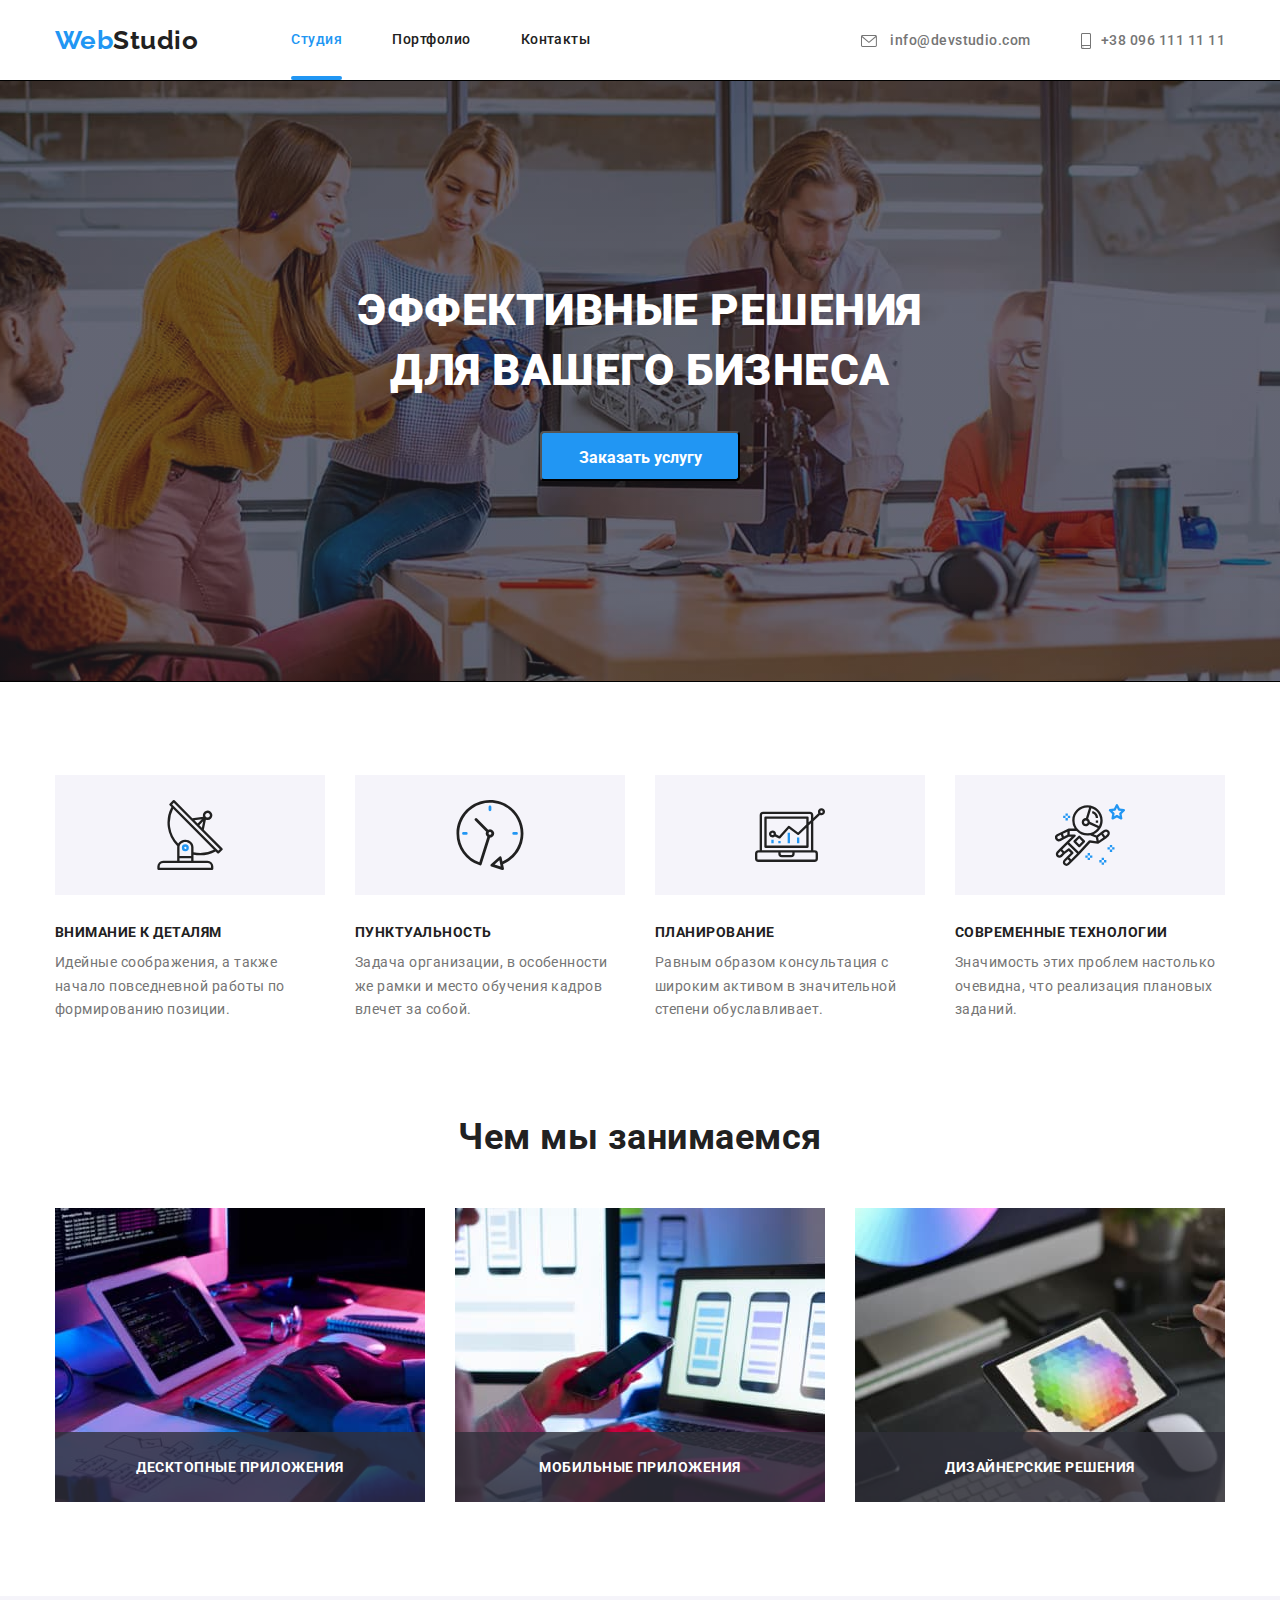
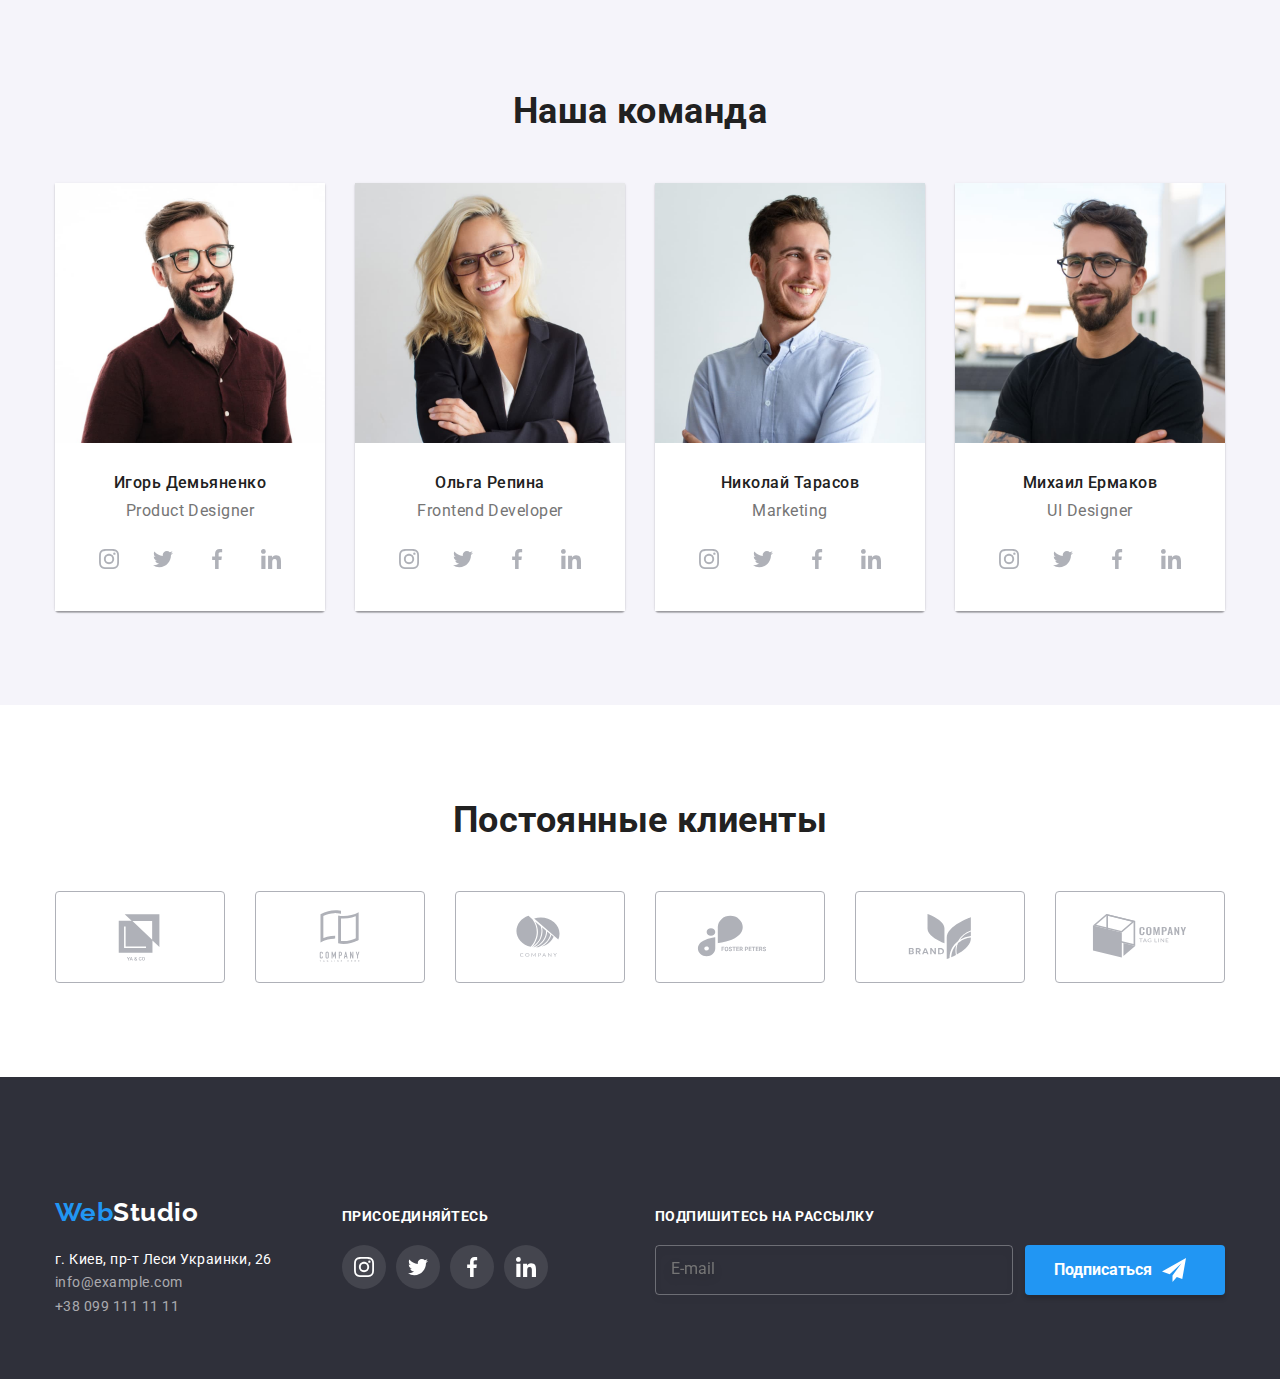
==== commit e849b05e: "Домучал форму" ====
--- a/index.html
+++ b/index.html
@@ -364,9 +364,6 @@
           </li>
         </ul>
       </div>
-      <!--
-
-       -->
       <div class="subscription">
         <h2 class="join">Подпишитесь на рассылку</h2>
         <form class="subscription-form">
@@ -392,40 +389,49 @@
           <use href="./images/icons.svg#close-black"></use>
         </svg>
       </button>
-      <form action="#">
-        <strong class="contacts-head">Оставьте свои данные, мы вам перезвоним</strong>
-        <!-- <div class="form-group"> -->
-        <label class="form-label" for="name">Имя</label>
-        <div class="form-group">
-          <input class="input" type="text" name="name" id="name" />
-          <svg class="input-icon" width="18" height="18">
-            <use href="./images/icons.svg#user-icon"></use>
+      <form class="register-form">
+        <strong class="register-form-title">Оставьте свои данные, мы вам перезвоним</strong>
+        <div class="register-form-group" role="group">
+          <label class="register-form-wrap">
+            <span class="register-form-label">Имя</span>
+            <input class="register-form-input" type="text" />
+            <svg class="register-form-icon" width="18" height="18">
+              <use href="./images/icons.svg#user-icon"></use>
+            </svg>
+          </label>
+          <label class="register-form-wrap">
+            <span class="register-form-label">Телефон</span>
+            <input class="register-form-input" type="tel" />
+            <svg class="register-form-icon" width="18" height="18">
+              <use href="./images/icons.svg#phone-icon"></use>
+            </svg>
+          </label>
+          <label class="register-form-wrap">
+            <span class="register-form-label">Почта</span>
+            <input class="register-form-input" type="email" />
+            <svg class="register-form-icon" width="18" height="18">
+              <use href="./images/icons.svg#email-icon"></use>
+            </svg>
+          </label>
+          <label class="register-form-wrap">
+            <span class="register-form-label">Комментарий</span>
+            <textarea class="register-form-message" name="" placeholder="Введите текст"></textarea>
+          </label>
+        </div>
+
+        <label class="register-form-agreement">
+          <input class="register-checkbox" type="checkbox" name="agreement" />
+          <svg class="register-icon" width="16" height="15">
+            <use class="register-icon-uncheck visually-hidden" href="./images/icons.svg#icon-uncheck"></use>
+            <use class="register-icon-check  visually-hidden  " href=" ./images/icons.svg#icon-check"></use>
           </svg>
-        </div>
-        <label class="form-label" for="tel">Телефон</label>
-        <div class="form-group">
-          <input class="input" type="tel" name="tel" id="tel" />
-          <svg class="input-icon" width="18" height="18">
-            <use href="./images/icons.svg#phone-icon"></use>
-          </svg>
-        </div>
-        <label class="form-label" for="mail">Почта</label>
-        <div class="form-group">
-          <input class="input" type="email" name="mail" id="mail" />
-          <svg class="input-icon" width="18" height="18">
-            <use href="./images/icons.svg#email-icon"></use>
-          </svg>
-        </div>
-        <label class="form-label" for="comment">Комментарий</label>
-        <textarea class="form-comments" name="comments" id="comment" placeholder="Введите текст"></textarea>
-        <label class="policy-label">
-          <input class="checkbox " type="checkbox" name="policy" />
-          <span class="custom-checkbox"></span>
-          <span>Соглашаюсь с рассылкой и принимаю </span>
-          <a class="policy-link" href="" target="_blank" rel="noopener noreferrer"> Условия
-            договора</a>
+          <span class="register-form-agreement-text">Соглашаюсь с рассылкой и принимаю
+            <a class="register-form-agreement-link" href="">Условия
+              договора</a>
+          </span>
         </label>
-        <button class="send-button" type="submit">Отправить</button>
+
+        <button class="register-form-btn" type="submit">Отправить</button>
       </form>
     </div>
   </div>
--- a/css/styles.css
+++ b/css/styles.css
@@ -17,7 +17,7 @@
   --icon-color: #afb1b8;
   --hero-bg-color: #c4c4c4;
   --border-radius-standart: 4px;
-  --animation: 2500ms cubic-bezier(0.4, 0, 0.2, 1);
+  --animation: 250ms cubic-bezier(0.4, 0, 0.2, 1);
 }
 
 body {
@@ -67,8 +67,8 @@
   padding-left: 15px;
   padding-right: 15px;
   margin: 0 auto;
-  outline: 2px solid red;
-  outline-offset: -2px;
+  /* outline: 2px solid red;
+  outline-offset: -2px; */
 }
 .border {
   border-bottom: 1px solid var(--header-border);
@@ -222,6 +222,7 @@
   cursor: pointer;
 }
 
+/* Modal */
 .backdrop {
   position: fixed;
   top: 0;
@@ -288,7 +289,13 @@
   cursor: pointer;
 }
 
-.contacts-head {
+/* Modal form */
+.register-form {
+  text-align: center;
+}
+
+.register-form-title {
+  display: block;
   margin: 0;
   margin-bottom: 12px;
   font-weight: 700;
@@ -298,52 +305,98 @@
   color: var(--secondary-color);
 }
 
-.modal .form-label {
+.register-form-group {
+  margin-bottom: 20px;
+}
+
+.register-form-agreement {
+  display: flex;
+  align-items: baseline;
+  margin-bottom: 30px;
+  font-size: 14px;
+  line-height: 1.18;
+  color: var(--primary-color);
+}
+
+.register-form-btn {
+  display: inline-flex;
+  align-items: center;
+  gap: 10px;
+  padding: 10px 55px;
+  text-transform: uppercase;
+  background-color: transparent;
+  cursor: pointer;
+}
+
+.register-form-wrap {
   display: block;
   margin-bottom: 4px;
   font-size: 12px;
   line-height: 1.16;
 }
 
-.modal .input {
-  display: block;
-  padding: 12px 42px;
+.register-form-wrap {
+  position: relative;
+  display: block;
+}
+
+.register-form-wrap:last-child {
+  margin-bottom: 0;
+}
+
+.register-form-label {
+  display: block;
+  text-align: left;
+  margin-bottom: 4px;
+  padding-left: 2px;
+}
+
+.register-form-input,
+.register-form-message {
+  display: block;
+  padding: 12px 32px;
   height: 40px;
-  width: 448px;
+  width: 100%;
+  outline: none;
   border: 1px solid rgba(33, 33, 33, 0.2);
   border-radius: 4px;
   transition: border-color var(--animation);
 }
 
-.modal .input:hover,
-.modal .input:focus {
+.register-form-input:hover + .register-form-icon,
+.register-form-input:focus + .register-form-icon {
   fill: var(--accent-color);
-  transition: var(--animation);
+
   outline: none;
-  /* transition-property: border-color; */
   border-color: var(--accent-color);
 }
 
-.form-group {
+.register-form-input:hover,
+.register-form-input:focus {
+  border-color: var(--accent-color);
+}
+
+.register-form-group {
   position: relative;
   margin-bottom: 10px;
 }
 
-.input-icon {
+.register-form-icon {
   position: absolute;
-  top: 50%;
-  left: 0;
-  transform: translate(12px, -50%);
-  fill: var(--secondary-color);
-  transition: fill var(--animation);
-}
-
-.form-group:focus-within .input-icon,
-.form-group:hover .input-icon {
+  display: block;
+  bottom: 11px;
+  left: 12px;
+  transition: var(--animation);
+  /* color: var(--accent-color); */
+}
+
+.register-form-icon:focus,
+.register-form-icon:hover {
   fill: var(--accent-color);
-}
-
-.modal .form-comments {
+  /* color: var(--accent-color); */
+}
+
+.register-form-message {
   display: block;
   margin-bottom: 20px;
   padding: 12px 16px;
@@ -353,55 +406,44 @@
   border: 1px solid rgba(33, 33, 33, 0.2);
   border-radius: 4px;
   line-height: 1.14;
+}
+
+.register-form-message::placeholder {
   color: rgba(117, 117, 117, 0.5);
 }
 
-.modal .form-comments::placeholder {
-  color: rgba(117, 117, 117, 0.5);
-}
-
-.modal .policy-label {
-  display: block;
-  text-align: center;
-  display: flex;
-  align-items: center;
-  justify-content: center;
-  margin-bottom: 30px;
-}
-
-.checkbox {
-  position: absolute;
-  width: 1px;
-  height: 1px;
-  margin: -1px;
-  border: 0;
+.register-form-agreement {
+  display: block;
+  text-align: left;
+  display: flex;
   padding: 0;
-  clip: rect(0 0 0 0);
-  overflow: hidden;
-}
-.custom-checkbox {
-  display: inline-block;
-  margin-right: 7px;
-  width: 16px;
-  height: 15px;
-  border: 1.5px solid var(--secondary-color);
-  border-radius: 2px;
-}
-
-.checkbox:checked + .custom-checkbox {
-  background-color: var(--accent-color);
-  border-color: var(--accent-color);
-  background-image: url(../images/icons/icon-check.svg);
-  background-size: contain;
-  background-origin: border-box;
-  background-position: center;
-}
-
-.modal .policy-link {
+  /* align-items: center; */
+  /* justify-content: center; */
+  /* gap: 8px; */
+  /* margin-bottom: 30px; */
+}
+
+.register-checkbox:checked + .register-icon .register-icon-uncheck {
+  opacity: 0;
+  transition: opacity var(--animation);
+}
+
+.register-icon-check {
+  opacity: 0;
+  transition: opacity var(--animation);
+}
+
+.register-checkbox:checked + .register-icon .register-icon-check {
+  opacity: 1;
+}
+
+.register-form-agreement-link {
   color: var(--accent-color);
   text-decoration: underline;
-}
-.modal .send-button {
+  text-underline-position: under;
+}
+
+.register-form-btn {
   display: block;
   margin-left: auto;
   margin-right: auto;
@@ -411,7 +453,6 @@
   font-weight: 700;
   font-size: 16px;
   line-height: 1.88;
-  /* identical to box height, or 188% */
   letter-spacing: 0.06em;
   background: #2196f3;
   color: #ffffff;
@@ -419,8 +460,9 @@
   cursor: pointer;
   transition: box-shadow var(--animation);
 }
-.modal .send-button:hover,
-.modal .send-button:focus {
+
+.register-form-btn:hover,
+.register-form-btn:focus {
   box-shadow: 0px 4px 4px rgba(0, 0, 0, 0.15);
 }
 
@@ -957,7 +999,7 @@
   align-items: center;
 }
 
-.contacts-head {
+.register-form-title {
   font-weight: 700;
   font-size: 20px;
   line-height: 1.15;
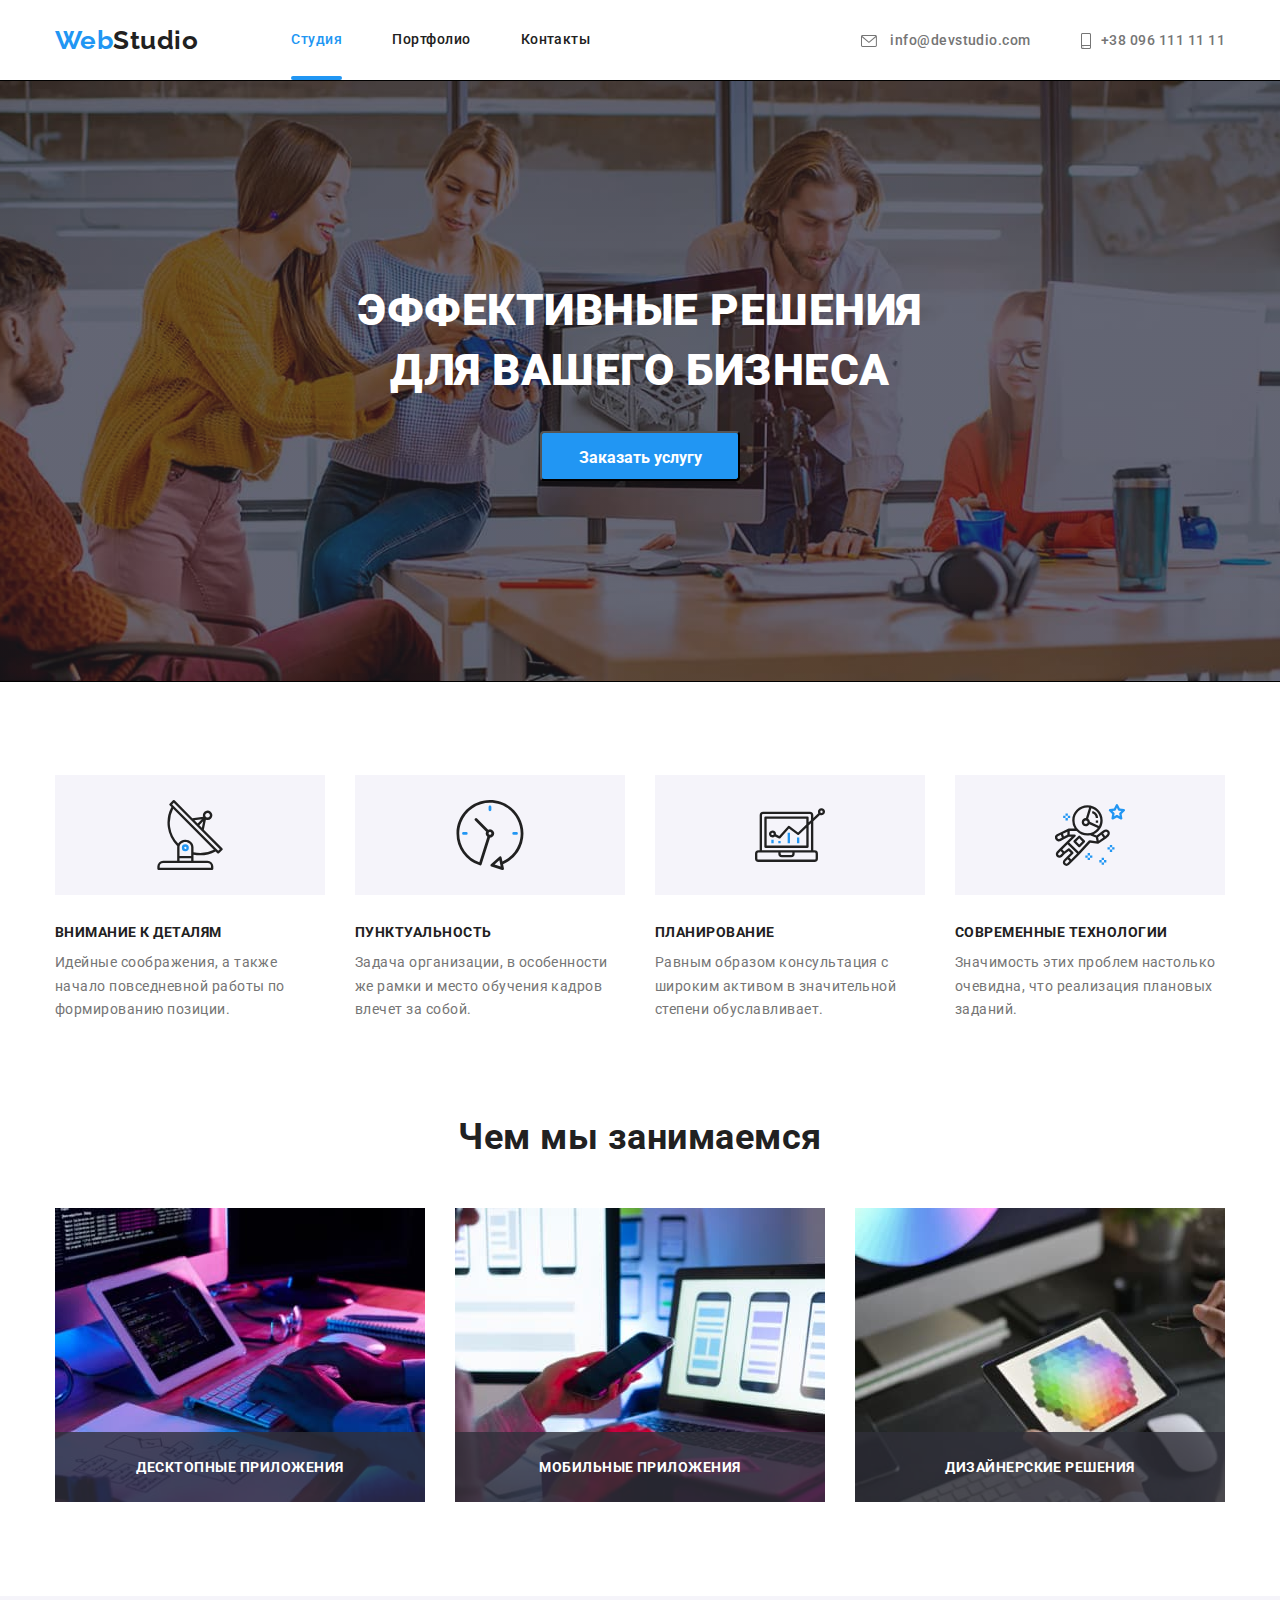
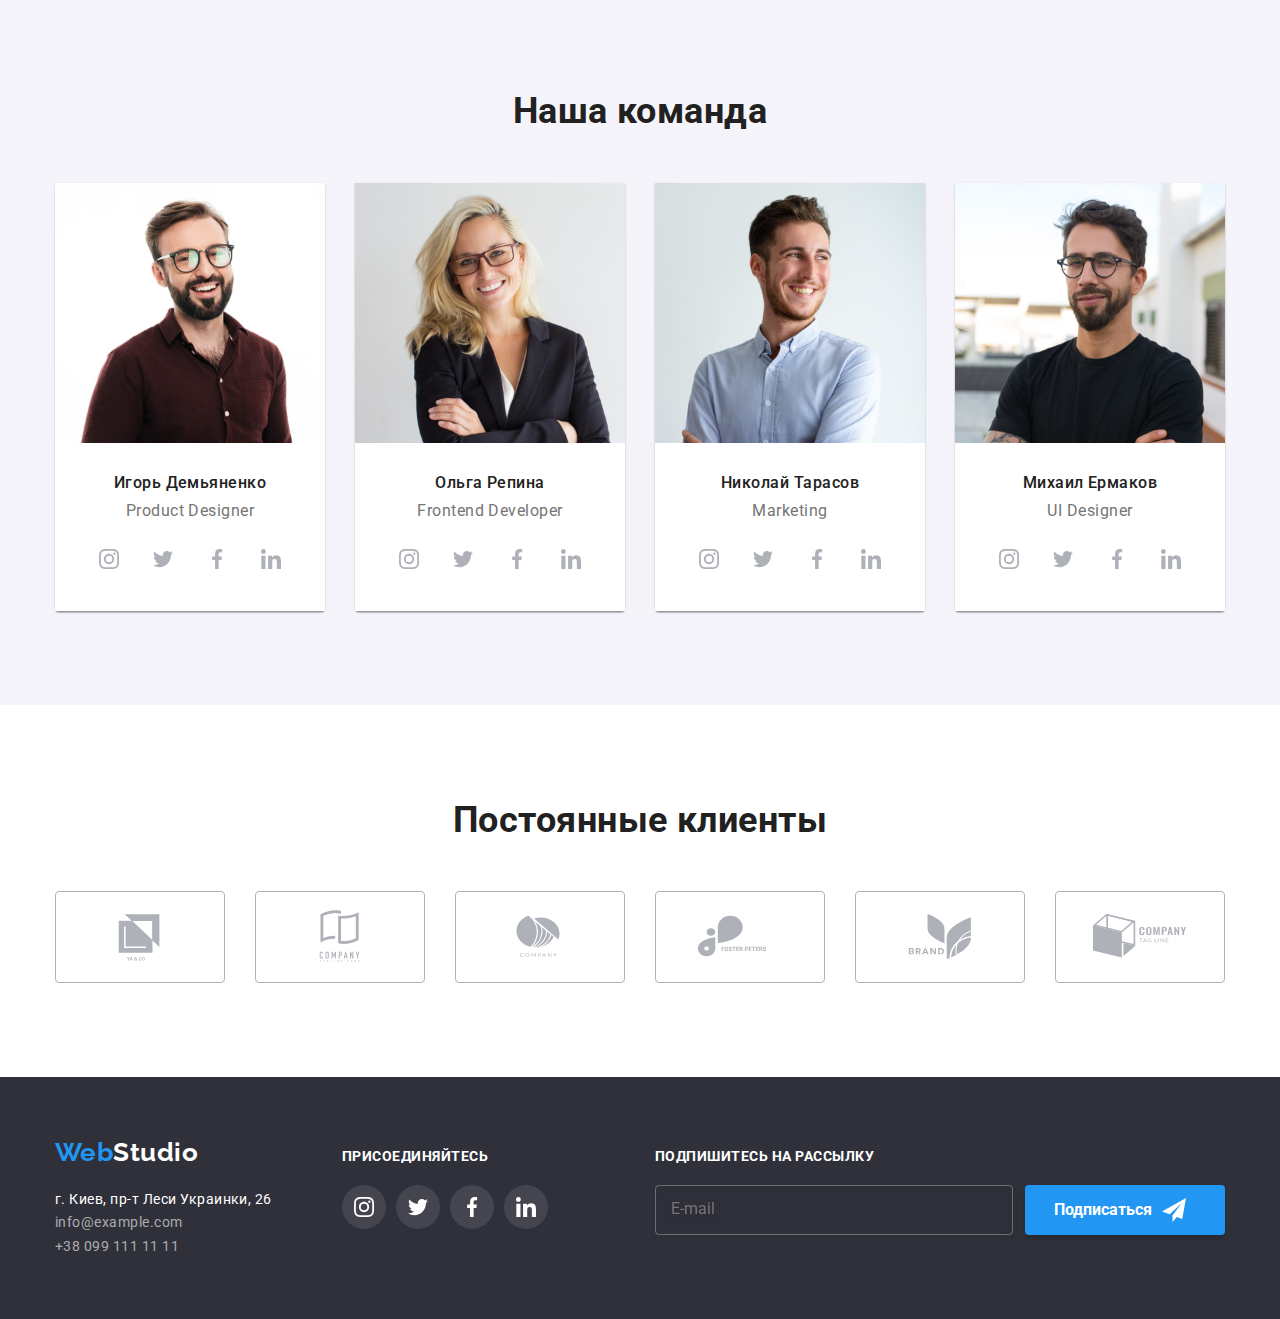
==== commit 3f95e62b: "исправил чекбокс  в форме" ====
--- a/index.html
+++ b/index.html
@@ -345,14 +345,14 @@
               </svg></a>
           </li>
           <li class="social-item">
-            <a class="social-link link" href="" target="_blank" rel="noopener noreferrer" aria-label="twitter"><svg
-                class="socials-icon" width="20" height="20">
+            <a class="social-link link" href="" target="_blank" rel="noopener noreferrer" aria-label="twitter">
+              <svg class="socials-icon" width="20" height="20">
                 <use href="./images/icons.svg#twitter"></use>
               </svg></a>
           </li>
           <li class="socials-item">
-            <a class="social-link link" href="" target="_blank" rel="noopener noreferrer" aria-label="facebook"><svg
-                class="socials-icon" width="20" height="20">
+            <a class="social-link link" href="" target="_blank" rel="noopener noreferrer" aria-label="facebook">
+              <svg class="socials-icon" width="20" height="20">
                 <use href="./images/icons.svg#facebook"></use>
               </svg></a>
           </li>
@@ -368,9 +368,8 @@
         <h2 class="join">Подпишитесь на рассылку</h2>
         <form class="subscription-form">
           <div class="flex-content">
-            <label class="mail visually-hidden" for="email">Почта</label>
-            <input class="email-input" type="email" name="email" id="email" placeholder="E-mail" />
-            <button data-modal-open class="subscription-button" type="button">
+            <input class="email-input" type="email" name="email-user" id="email" placeholder="E-mail" />
+            <button data-modal-open class="subscription-button" type="submit">
               Подписаться
               <svg class="send-icon" width="24" height="24">
                 <use href="./images/icons.svg#icon-send"></use>
@@ -394,36 +393,36 @@
         <div class="register-form-group" role="group">
           <label class="register-form-wrap">
             <span class="register-form-label">Имя</span>
-            <input class="register-form-input" type="text" />
+            <input class="register-form-input" type="text" name="name-user" />
             <svg class="register-form-icon" width="18" height="18">
               <use href="./images/icons.svg#user-icon"></use>
             </svg>
           </label>
           <label class="register-form-wrap">
             <span class="register-form-label">Телефон</span>
-            <input class="register-form-input" type="tel" />
+            <input class="register-form-input" type="tel" name="tel-user" />
             <svg class="register-form-icon" width="18" height="18">
               <use href="./images/icons.svg#phone-icon"></use>
             </svg>
           </label>
           <label class="register-form-wrap">
             <span class="register-form-label">Почта</span>
-            <input class="register-form-input" type="email" />
+            <input class="register-form-input" type="email" name="email-user" />
             <svg class="register-form-icon" width="18" height="18">
               <use href="./images/icons.svg#email-icon"></use>
             </svg>
           </label>
           <label class="register-form-wrap">
             <span class="register-form-label">Комментарий</span>
-            <textarea class="register-form-message" name="" placeholder="Введите текст"></textarea>
+            <textarea class="register-form-message" name="text-user" placeholder="Введите текст"></textarea>
           </label>
         </div>
 
         <label class="register-form-agreement">
-          <input class="register-checkbox" type="checkbox" name="agreement" />
-          <svg class="register-icon" width="16" height="15">
-            <use class="register-icon-uncheck visually-hidden" href="./images/icons.svg#icon-uncheck"></use>
-            <use class="register-icon-check  visually-hidden  " href=" ./images/icons.svg#icon-check"></use>
+          <input class="register-checkbox " type="checkbox" name="agreement" />
+          <svg class="register-icon visually-hidden" width="16" height="15">
+            <use class="register-icon-uncheck" href="./images/icons.svg#icon-uncheck"></use>
+            <use class="register-icon-check " href=" ./images/icons.svg#icon-check"></use>
           </svg>
           <span class="register-form-agreement-text">Соглашаюсь с рассылкой и принимаю
             <a class="register-form-agreement-link" href="">Условия
--- a/css/styles.css
+++ b/css/styles.css
@@ -285,7 +285,7 @@
 .modal-close-btn:focus,
 .modal-close-btn:hover {
   color: var(--accent-color);
-  border: 1px solid var(--accent-color);
+  /* border: 1px solid var(--accent-color); */
   cursor: pointer;
 }
 
@@ -316,16 +316,6 @@
   font-size: 14px;
   line-height: 1.18;
   color: var(--primary-color);
-}
-
-.register-form-btn {
-  display: inline-flex;
-  align-items: center;
-  gap: 10px;
-  padding: 10px 55px;
-  text-transform: uppercase;
-  background-color: transparent;
-  cursor: pointer;
 }
 
 .register-form-wrap {
@@ -338,6 +328,7 @@
 .register-form-wrap {
   position: relative;
   display: block;
+  margin-bottom: 10px;
 }
 
 .register-form-wrap:last-child {
@@ -354,7 +345,7 @@
 .register-form-input,
 .register-form-message {
   display: block;
-  padding: 12px 32px;
+  padding: 12px 42px;
   height: 40px;
   width: 100%;
   outline: none;
@@ -387,7 +378,7 @@
   bottom: 11px;
   left: 12px;
   transition: var(--animation);
-  /* color: var(--accent-color); */
+  color: var(--accent-color);
 }
 
 .register-form-icon:focus,
@@ -417,10 +408,20 @@
   text-align: left;
   display: flex;
   padding: 0;
-  /* align-items: center; */
-  /* justify-content: center; */
+  align-items: center;
+  /* justify-content: center;
   /* gap: 8px; */
-  /* margin-bottom: 30px; */
+  margin-bottom: 45px;
+}
+
+.register-checkbox {
+  margin-right: 7px;
+}
+
+.register-icon-check {
+  opacity: 0;
+  fill: var(--accent-color);
+  transition: opacity var(--animation);
 }
 
 .register-checkbox:checked + .register-icon .register-icon-uncheck {
@@ -428,13 +429,9 @@
   transition: opacity var(--animation);
 }
 
-.register-icon-check {
-  opacity: 0;
-  transition: opacity var(--animation);
-}
-
 .register-checkbox:checked + .register-icon .register-icon-check {
   opacity: 1;
+  transition: opacity var(--animation);
 }
 
 .register-form-agreement-link {
@@ -460,6 +457,16 @@
   cursor: pointer;
   transition: box-shadow var(--animation);
 }
+
+/* .register-form-btn {
+  display: inline-flex;
+  align-items: center;
+  gap: 10px;
+  padding: 10px 55px;
+  text-transform: uppercase;
+  background-color: transparent;
+  cursor: pointer;
+} */
 
 .register-form-btn:hover,
 .register-form-btn:focus {
@@ -824,7 +831,7 @@
 .join {
   display: inline-block;
   margin-bottom: 20px;
-  padding-top: 72px;
+  /* padding-top: 72px; */
   font-size: 14px;
   line-height: 1.14;
   text-transform: uppercase;
